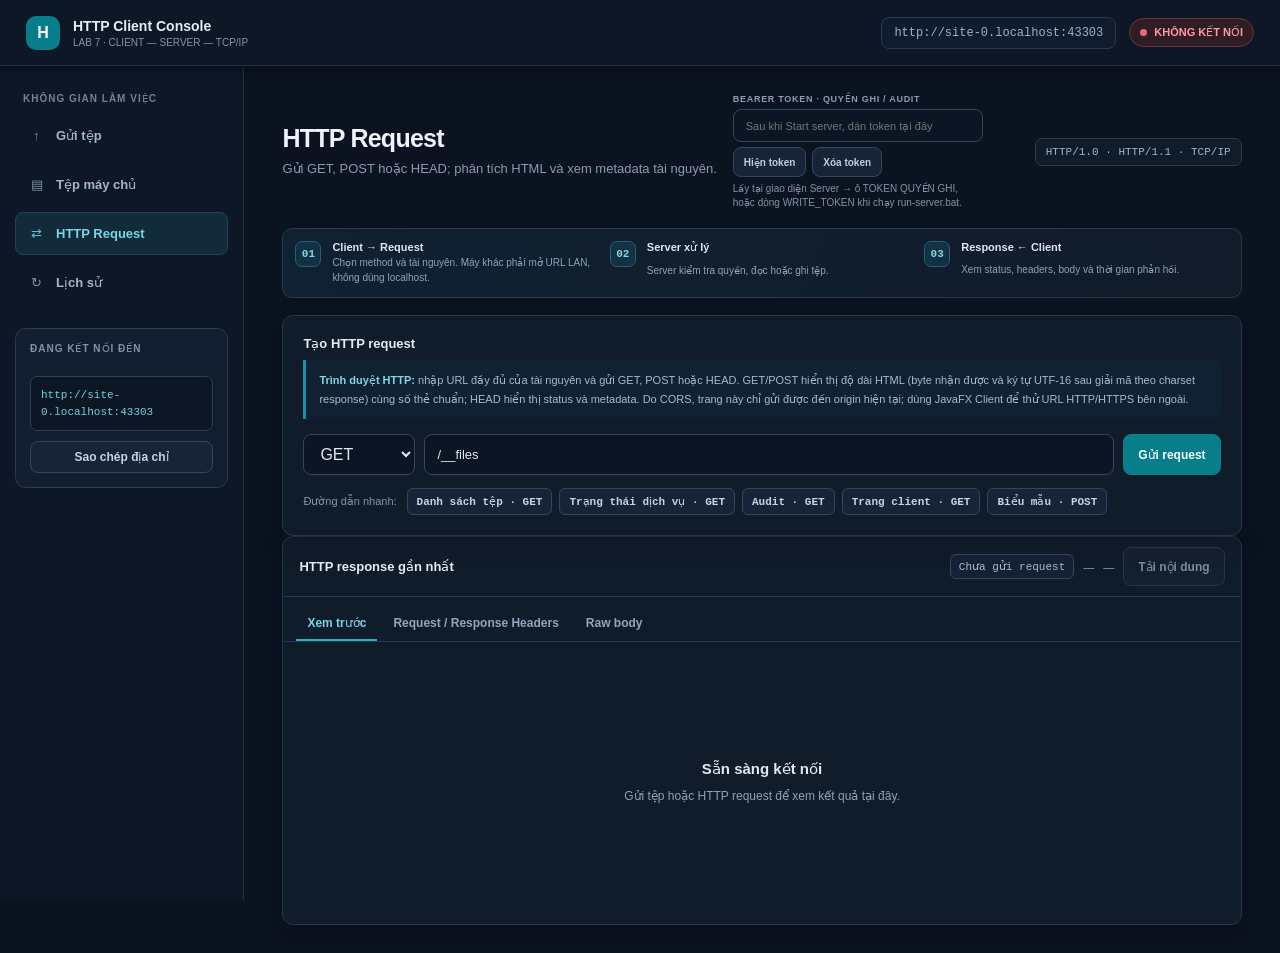
==== www/index.html @ 40360a92 "Prepare HTTP server for hosted deployment Co-authored-by: Copilot <223556219+Copilot@users.noreply.g" ====
<!DOCTYPE html>
<html lang="vi">
<head>
    <meta charset="UTF-8">
    <meta name="viewport" content="width=device-width, initial-scale=1">
    <meta name="theme-color" content="#155e75">
    <title>HTTP Client Console | Lab 7</title>
    <style>
        :root {
            color-scheme: dark;
            font-family: "Segoe UI", Arial, sans-serif;
            color: #e5e7eb;
            background: #0b1020;
            font-synthesis: none;
            text-rendering: optimizeLegibility;
        }

        * { box-sizing: border-box; }

        body { min-width: 320px; min-height: 100vh; margin: 0; }

        button, input, select { font: inherit; }

        .app { min-height: 100vh; display: grid; grid-template-rows: 66px 1fr; }

        .topbar {
            display: flex;
            align-items: center;
            gap: 13px;
            padding: 0 24px;
            border-bottom: 1px solid #202a3c;
            background: #111827;
        }

        .brand-mark {
            display: grid;
            width: 34px;
            height: 34px;
            place-items: center;
            border-radius: 10px;
            background: #155e75;
            color: white;
            font-weight: 800;
        }

        .brand { font-size: 14px; font-weight: 700; }
        .brand small { display: block; margin-top: 3px; color: #8792a7; font-size: 10px; font-weight: 500; }
        .spacer { flex: 1; }

        .origin {
            max-width: min(42vw, 440px);
            overflow: hidden;
            padding: 8px 12px;
            border: 1px solid #293448;
            border-radius: 8px;
            color: #aab5c8;
            font-family: Consolas, monospace;
            font-size: 12px;
            text-overflow: ellipsis;
            white-space: nowrap;
        }

        .server-state {
            display: inline-flex;
            align-items: center;
            gap: 7px;
            padding: 7px 10px;
            border: 1px solid #14543c;
            border-radius: 999px;
            background: #0d2a22;
            color: #65d6a3;
            font-size: 11px;
            font-weight: 700;
        }

        .server-state i { width: 7px; height: 7px; border-radius: 50%; background: #39c887; }
        .server-state.offline { border-color: #f0c8c8; background: #fff2f2; color: #b93838; }
        .server-state.offline i { background: #cf4e4e; }

        .layout {
            display: grid;
            grid-template-columns: 250px minmax(0, 1fr);
            min-height: 0;
        }

        aside {
            padding: 22px 16px;
            border-right: 1px solid #202a3c;
            background: #111827;
        }

        .side-label {
            margin: 0 0 10px 8px;
            color: #778399;
            font-size: 10px;
            font-weight: 700;
            letter-spacing: .12em;
        }

        .side-nav { display: grid; gap: 5px; }

        .nav-item {
            display: flex;
            align-items: center;
            gap: 10px;
            padding: 10px 11px;
            border-radius: 8px;
            color: #aab4c5;
            font-size: 13px;
            text-decoration: none;
        }

        .nav-item.active { background: #e8f3f7; color: #155e75; }
        .nav-item .icon { width: 19px; text-align: center; color: #0f7181; }
        .nav-item:hover { background: #1b2537; }
        .nav-item.active:hover { background: #edf5f8; }

        .side-card {
            margin-top: 24px;
            padding: 14px;
            border: 1px solid #293448;
            border-radius: 11px;
            background: #151e2e;
        }

        .side-card h2 { margin: 0 0 12px; color: #8792a7; font-size: 10px; letter-spacing: .1em; }
        .side-card p { margin: 0; color: #aeb8ca; font-size: 12px; line-height: 1.7; }
        .side-card code { color: #155e75; font-family: Consolas, monospace; }
        .server-card label { display: block; margin: 13px 0 6px; color: #8792a7; font-size: 9px; font-weight: 700; letter-spacing: .08em; }
        .server-card input { height: 34px; padding: 0 9px; font-size: 11px; }
        .server-card small { display: block; margin: 5px 0 10px; color: #8792a7; font-size: 10px; line-height: 1.5; }

        main { min-width: 0; padding: 28px clamp(18px, 3vw, 42px); }
        .page-heading { display: flex; align-items: flex-start; gap: 16px; margin-bottom: 21px; }
        .page-heading h1 { margin: 0; font-size: 23px; letter-spacing: -.025em; }
        .page-heading p { margin: 6px 0 0; color: #8f9bb0; font-size: 13px; }
        .method-pill { margin-left: auto; padding: 7px 10px; border: 1px solid #293448; border-radius: 7px; color: #aeb8ca; font-family: Consolas, monospace; font-size: 11px; }
        .auth-token { display: grid; flex: 0 0 min(250px, 24vw); gap: 5px; }
        .auth-token label { color: #8792a7; font-size: 9px; font-weight: 700; letter-spacing: .08em; }
        .auth-token input { height: 33px; font-size: 11px; }
        .auth-token .token-actions { display: flex; gap: 6px; }
        .auth-token .token-actions button { min-height: 30px; padding: 0 10px; font-size: 10px; }
        .auth-token small { color: #8792a7; font-size: 10px; line-height: 1.4; }

        .card {
            border: 1px solid #253147;
            border-radius: 12px;
            background: #111827;
            box-shadow: 0 8px 26px #05091428;
        }

        .request-card { padding: 17px; }
        .card-title { margin: 0 0 13px; color: #d9dfeb; font-size: 12px; font-weight: 700; }

        .request-row { display: grid; grid-template-columns: 112px minmax(120px, 1fr) auto; gap: 9px; }

        select, input {
            width: 100%;
            height: 41px;
            padding: 0 12px;
            border: 1px solid #354158;
            border-radius: 8px;
            outline: none;
            background: #0b1220;
            color: #e5e7eb;
        }

        input { font-family: Consolas, monospace; font-size: 13px; }
        select:focus, input:focus { border-color: #27839a; box-shadow: 0 0 0 3px #27839a1c; }

        button {
            min-height: 39px;
            padding: 0 14px;
            border: 1px solid #38445b;
            border-radius: 8px;
            background: #1a2435;
            color: #d5dbea;
            cursor: pointer;
            font-size: 12px;
            font-weight: 650;
            transition: background .15s, border-color .15s, transform .15s;
        }

        button:hover { border-color: #7aa9b7; background: #f2f8fa; }
        button:active { transform: translateY(1px); }
        button:disabled { cursor: wait; opacity: .6; }
        .primary { border-color: #126b82; background: #126b82; color: white; }
        .primary:hover { border-color: #0e596d; background: #0e596d; }

        .quick-paths { display: flex; align-items: center; flex-wrap: wrap; gap: 7px; margin-top: 13px; }
        .quick-paths span { margin-right: 3px; color: #7f8ba0; font-size: 11px; }
        .path-chip { min-height: 27px; padding: 0 9px; border-radius: 6px; font-family: Consolas, monospace; font-size: 11px; }

        .response-card { margin-top: 16px; overflow: hidden; }
        .response-top {
            display: flex;
            align-items: center;
            flex-wrap: wrap;
            gap: 9px;
            min-height: 54px;
            padding: 10px 16px;
            border-bottom: 1px solid #253147;
        }

        .response-title { margin-right: auto; color: #d9dfeb; font-size: 12px; font-weight: 700; }
        .badge { padding: 5px 8px; border: 1px solid #344057; border-radius: 6px; color: #aab5c8; font-family: Consolas, monospace; font-size: 11px; }
        .badge.ok { border-color: #14543c; background: #0d2a22; color: #65d6a3; }
        .badge.bad { border-color: #643339; background: #321a22; color: #ff9a9e; }
        .meta { color: #8995aa; font-size: 11px; }

        .response-tabs { display: flex; gap: 5px; padding: 10px 13px 0; border-bottom: 1px solid #253147; }
        .response-tab { min-height: 34px; padding: 0 11px; border: 0; border-bottom: 2px solid transparent; border-radius: 6px 6px 0 0; background: transparent; color: #8e9ab0; }
        .response-tab:hover { background: #1a2435; }
        .response-tab.selected { border-bottom-color: #126b82; color: #155e75; }
        .panel { display: none; min-height: 290px; max-height: 52vh; overflow: auto; padding: 16px; }
        .panel.selected { display: block; }
        pre { margin: 0; color: #c5d0e0; font: 12px/1.65 Consolas, monospace; white-space: pre-wrap; overflow-wrap: anywhere; }
        .preview-frame { display: block; width: 100%; height: 440px; border: 1px solid #dfe4ed; border-radius: 8px; background: white; }
        .empty-state { display: grid; min-height: 250px; place-items: center; color: #8490a5; text-align: center; }
        .empty-state strong { display: block; margin-bottom: 8px; color: #c5cddd; font-size: 15px; }
        .empty-state span { font-size: 12px; line-height: 1.7; }

        .lower-grid { display: grid; grid-template-columns: minmax(0, 1.25fr) minmax(280px, .75fr); gap: 16px; margin-top: 16px; }
        .lower-card { min-width: 0; padding: 16px; }
        .lower-title { display: flex; align-items: center; justify-content: space-between; margin: 0 0 13px; color: #d9dfeb; font-size: 12px; font-weight: 700; }
        .history-table-wrap { max-height: 62vh; overflow: auto; border: 1px solid #e2e8f0; border-radius: 9px; }
        .history-table { width: 100%; border-collapse: collapse; color: #405167; font-size: 11px; text-align: left; }
        .history-table th { position: sticky; top: 0; padding: 11px 12px; background: #f6f9fb; color: #718096; font-size: 10px; letter-spacing: .05em; white-space: nowrap; }
        .history-table td { max-width: 340px; padding: 10px 12px; border-top: 1px solid #edf1f5; overflow-wrap: anywhere; }
        .history-table code { color: #155e75; font-weight: 700; }
        .history-table .status-good { color: #11734b; font-weight: 700; }
        .history-table .status-bad { color: #b93838; font-weight: 700; }
        .history-empty { padding: 22px 12px; color: #758397; text-align: center; }
        .history-table .replay-button { min-height: 29px; padding: 0 9px; font-size: 10px; white-space: nowrap; }
        .file-list { display: grid; gap: 8px; }
        .file-entry { display: flex; align-items: center; gap: 9px; padding: 9px; border: 1px solid #253147; border-radius: 7px; color: #aeb8ca; font: 11px Consolas, monospace; }
        .file-entry button { min-height: 27px; margin-left: auto; padding: 0 8px; font-size: 10px; }
        .tip { margin: 11px 0 0; color: #778399; font-size: 10px; line-height: 1.6; }
        .upload-card { display: flex; align-items: center; flex-wrap: wrap; gap: 15px; margin-top: 16px; padding: 17px; }
        .upload-card .card-title { margin-bottom: 5px; }
        .upload-card .tip { margin: 0; }
        .upload-row { display: flex; flex: 1; min-width: min(100%, 420px); gap: 9px; }
        .upload-row input { height: auto; min-height: 39px; padding: 7px; font-family: "Segoe UI", Arial, sans-serif; }
        .upload-row #upload-method { width: auto; min-width: 150px; }
        .upload-row #upload-file { min-width: 130px; flex: 1; }
        .file-entry button + button { margin-left: 0; }
        .upload-attachments { display: grid; flex-basis: 100%; gap: 7px; }
        .upload-attachment { display: grid; grid-template-columns: minmax(0, 1fr) auto; gap: 4px 12px; padding: 9px 11px; border: 1px solid #293448; border-radius: 8px; background: #0d1524; }
        .upload-attachment strong { overflow: hidden; color: #d5dbea; font-size: 11px; text-overflow: ellipsis; white-space: nowrap; }
        .upload-attachment small { color: #8995aa; font-size: 10px; }
        .upload-attachment .attachment-state { grid-column: 2; grid-row: 1 / span 2; align-self: center; color: #aab5c8; font-size: 10px; }
        .upload-attachment .attachment-state.ok { color: #65d6a3; }
        .upload-attachment .attachment-state.bad { color: #ff9a9e; }
        .upload-status { flex-basis: 100%; color: #8995aa; font-size: 11px; }
        .upload-status.ok { color: #65d6a3; }
        .upload-status.bad { color: #ff9a9e; }

        @media (max-width: 900px) {
            .layout { grid-template-columns: 1fr; }
            aside { display: none; }
            .lower-grid { grid-template-columns: 1fr; }
        }

        @media (max-width: 600px) {
            .topbar { padding: 0 13px; }
            .origin { max-width: 35vw; }
            .server-state { font-size: 0; }
            .server-state i { width: 9px; height: 9px; }
            main { padding: 20px 12px; }
            .request-row { grid-template-columns: 85px minmax(80px, 1fr); }
            .request-row .primary { grid-column: 1 / -1; }
            .panel { min-height: 220px; }
        }

        :root {
            color-scheme: dark;
            color: #d8e2f0;
            background: #0b1220;
        }
        body { background: #0b1220; color: #d8e2f0; }
        .topbar { position: sticky; top: 0; z-index: 5; padding: 0 26px; background: #0e1726; border-color: #223047; box-shadow: 0 2px 12px #03071255; }
        .brand-mark { background: #087e8b; }
        .brand { color: #e5edf8; }
        .brand small { color: #8393a9; }
        .origin { background: #101c2d; border-color: #2a3a52; color: #9fb1c7; }
        .server-state { background: #10291f; border-color: #1e5a41; color: #69d7a4; }
        .server-state i { background: #35c987; }
        .server-state.offline { border-color: #6b3540; background: #301c25; color: #ff9a9e; }
        .server-state.offline i { background: #ee6972; }
        .layout { grid-template-columns: 244px minmax(0, 1fr); }
        aside { position: sticky; top: 68px; height: calc(100vh - 68px); padding: 25px 15px; overflow-y: auto; background: #0e1726; border-color: #223047; }
        .side-label { color: #718198; letter-spacing: .1em; }
        .side-nav { gap: 6px; }
        .nav-item { width: 100%; min-height: 43px; border: 1px solid transparent; background: transparent; color: #a6b5c9; text-align: left; cursor: pointer; }
        .nav-item .icon { color: #7e91aa; }
        .nav-item.active { border-color: #214357; background: #122b3b; color: #7dd3e0; font-weight: 700; }
        .nav-item.active .icon { color: #55c5d4; }
        .nav-item:hover { background: #17253a; }
        .nav-item.active:hover { background: #163346; }
        .side-card { margin-top: 24px; background: #111e30; border-color: #2a3a52; }
        .side-card h2 { color: #8393a9; }
        .side-card p { color: #a6b5c9; }
        .side-card code { color: #70cbd7; overflow-wrap: anywhere; }
        .auth-token label { color: #8b9bb1; }
        .auth-token small { color: #8292a8; }
        .auth-token .token-actions button { border-color: #34465f; background: #172438; color: #c2cede; }
        .server-card { display: grid; gap: 10px; }
        .server-card p { margin: 0; }
        .server-card .server-url { display: block; padding: 10px; border: 1px solid #2c4058; border-radius: 7px; background: #0c1625; color: #71d1dd; font: 11px/1.5 Consolas, monospace; overflow-wrap: anywhere; }
        .server-card button { min-height: 32px; }
        main { width: min(100%, 1500px); margin: 0 auto; padding: 28px clamp(18px, 3vw, 42px); }
        .page-heading { align-items: center; margin-bottom: 18px; }
        .page-heading h1 { color: #edf3fb; font-size: 25px; letter-spacing: -.03em; }
        .page-heading p { color: #8b9bb1; line-height: 1.55; }
        .method-pill { border-color: #2b3b52; background: #111c2b; color: #a2b2c7; }
        .card { border-color: #26364e; border-radius: 11px; background: #111c2b; box-shadow: 0 8px 24px #03071235; }
        .request-card, .upload-card { padding: 20px; }
        .card-title, .response-title { color: #e3ebf6; font-size: 13px; }
        select, input { border-color: #34465f; background: #0b1524; color: #e0e9f5; }
        input { font-family: "Segoe UI", Arial, sans-serif; }
        select:focus, input:focus { border-color: #25a4b6; box-shadow: 0 0 0 3px #25a4b622; }
        button { border-color: #34465f; background: #172438; color: #c7d3e3; }
        button:hover { border-color: #32899a; background: #1c3045; }
        button:disabled { cursor: not-allowed; }
        .primary { border-color: #087e8b; background: #087e8b; color: #f5feff; }
        .primary:hover { border-color: #0b98a6; background: #0b98a6; }
        .path-chip { font-weight: 600; }
        .quick-paths span, .tip { color: #8494aa; }
        .upload-card { display: grid; grid-template-columns: 1fr; gap: 13px; margin-top: 0; }
        .upload-card .card-title { margin-bottom: 5px; font-size: 15px; }
        .upload-row { display: grid; grid-template-columns: minmax(150px, 190px) minmax(0, 1fr) auto; min-width: 0; gap: 10px; }
        .upload-row #upload-method { width: 100%; min-width: 0; }
        .upload-row input[type="file"] { width: 100%; min-width: 0; padding: 7px; }
        .upload-row input[type="file"]::file-selector-button { margin-right: 10px; padding: 7px 11px; border: 0; border-radius: 6px; background: #18344a; color: #83d1dc; font-weight: 700; cursor: pointer; }
        .file-dropzone { position: relative; display: flex; min-width: 0; min-height: 48px; align-items: center; gap: 11px; padding: 6px 12px; overflow: hidden; border: 1px dashed #3b526a; border-radius: 8px; background: #0d1929; cursor: pointer; }
        .file-dropzone:hover, .file-dropzone.drag-over { border-color: #25a4b6; background: #12283a; }
        .drop-icon { display: grid; width: 32px; height: 32px; flex: 0 0 32px; place-items: center; border-radius: 7px; background: #17364a; color: #75d1de; font-size: 20px; }
        .drop-copy { display: grid; min-width: 0; gap: 2px; }
        .drop-copy strong { overflow: hidden; color: #d7e3f1; font-size: 11px; text-overflow: ellipsis; white-space: nowrap; }
        .drop-copy small { overflow: hidden; color: #8495aa; font-size: 10px; text-overflow: ellipsis; white-space: nowrap; }
        .file-dropzone input[type="file"] { position: absolute; inset: 0; z-index: 1; width: 100%; height: 100%; padding: 0; opacity: 0; cursor: pointer; }
        .upload-attachments { gap: 8px; }
        .upload-attachment { grid-template-columns: minmax(0, 1fr) auto auto; align-items: center; gap: 5px 14px; padding: 12px 14px; border-color: #2b3c54; background: #0d1828; }
        .upload-attachment strong { color: #dce6f3; font-size: 12px; }
        .upload-attachment small { color: #8c9db2; }
        .upload-attachment .attachment-state { grid-column: auto; grid-row: 1 / span 2; color: #a8b8cb; }
        .upload-attachment .attachment-state.ok { color: #6bd8a6; }
        .upload-attachment .attachment-state.bad { color: #ff969d; }
        .attachment-download { grid-column: 3; grid-row: 1 / span 2; min-height: 31px; padding: 0 10px; border-color: #24634d; background: #112b23; color: #72d8a8; font-size: 11px; }
        .attachment-download:hover { border-color: #328d68; background: #163a2d; }
        .upload-status { color: #97a7bb; }
        .upload-status.ok { color: #70d8a7; }
        .upload-status.bad { color: #ff969d; }
        .upload-progress { width: 100%; height: 7px; overflow: hidden; border: 0; border-radius: 99px; background: #25334a; color: #19a3b4; }
        .upload-progress::-webkit-progress-bar { border-radius: 99px; background: #25334a; }
        .upload-progress::-webkit-progress-value { border-radius: 99px; background: #19a3b4; }
        .upload-progress::-moz-progress-bar { border-radius: 99px; background: #19a3b4; }
        .response-card { margin-top: 0; }
        .response-top { border-color: #26364e; }
        .badge { border-color: #354760; color: #aab9cc; background: #142135; }
        .badge.ok { border-color: #24634d; background: #112b23; color: #70d8a7; }
        .badge.bad { border-color: #6c3942; background: #321d27; color: #ff969d; }
        .meta { color: #91a1b6; }
        .response-tabs { border-color: #26364e; }
        .response-tab { color: #94a5bb; }
        .response-tab:hover { background: #17263a; }
        .response-tab.selected { border-bottom-color: #26b4c4; color: #78d4df; }
        .panel { min-height: 270px; }
        pre { color: #c5d2e2; }
        .empty-state { color: #91a1b6; }
        .empty-state strong { color: #e0e9f5; }
        .lower-card { padding: 17px; }
        .lower-title { color: #e0e9f5; }
        .history-table-wrap { border-color: #293a52; }
        .history-table { color: #b8c6d8; }
        .history-table th { background: #172438; color: #91a1b6; }
        .history-table td { border-color: #26364e; }
        .history-table code, .request-entry code { color: #7bd2de; }
        .history-table .status-good { color: #70d8a7; }
        .history-table .status-bad { color: #ff969d; }
        .history-empty { color: #91a1b6; }
        .request-entry, .file-entry { border-color: #2a3b53; background: #0d1828; }
        .request-entry span, .file-entry { color: #b7c5d7; }
        .request-entry small { color: #8b9bb1; }
        .file-entry button { border-color: #3a5069; color: #82d3de; }
        .file-entry button:hover { border-color: #32899a; background: #172b3e; }
        .file-actions { display: flex; gap: 6px; margin-left: auto; }
        .file-entry button.file-download { border-color: #24634d; background: #112b23; color: #70d8a7; }
        .file-entry button.file-delete { border-color: #633842; color: #ff969d; }
        .lower-grid { gap: 15px; }
        .view-pane[hidden] { display: none !important; }
        .pane-stack { display: grid; gap: 14px; }
        .transfer-help { margin-top: 13px; padding: 13px 15px; border: 1px solid #254458; border-radius: 9px; background: #102232; color: #a6b7c9; font-size: 12px; line-height: 1.7; }
        .transfer-help strong { color: #7bd2de; }
        .transfer-help code { color: #8ddbe4; }
        .empty-files { padding: 22px; border: 1px dashed #344a63; border-radius: 9px; color: #91a1b6; text-align: center; }
        .nav-item:focus-visible, button:focus-visible { outline: 3px solid #22a8ba55; outline-offset: 2px; }
        textarea { width: 100%; min-height: 92px; padding: 11px 12px; border: 1px solid #34465f; border-radius: 8px; outline: none; background: #0b1524; color: #dce6f3; font: 12px/1.6 Consolas, monospace; resize: vertical; }
        textarea:focus { border-color: #25a4b6; box-shadow: 0 0 0 3px #25a4b622; }
        .post-body-card { margin-top: 12px; padding: 15px; }
        .post-body-card[hidden] { display: none; }
        .post-body-card label { display: block; margin-bottom: 8px; color: #d1deec; font-size: 11px; font-weight: 700; }
        .post-body-card small { display: block; margin-top: 7px; color: #899bb1; font-size: 10px; }
        .analysis-grid { display: grid; grid-template-columns: repeat(5, minmax(90px, 1fr)); gap: 8px; margin-bottom: 12px; }
        .analysis-card { padding: 11px 12px; border: 1px solid #2b4356; border-radius: 8px; background: #102232; }
        .analysis-card small { display: block; color: #8fa2b6; font-size: 9px; font-weight: 700; letter-spacing: .05em; }
        .analysis-card strong { display: block; margin-top: 5px; color: #7bd2de; font: 700 14px Consolas, monospace; }
        .request-flow { display: grid; grid-template-columns: repeat(3, minmax(0, 1fr)); gap: 10px; margin: 0 0 17px; padding: 12px; border: 1px solid #263b50; border-radius: 10px; background: linear-gradient(110deg, #102131, #111b2a); }
        .flow-step { display: grid; grid-template-columns: 27px minmax(0, 1fr); align-items: start; gap: 3px 10px; min-width: 0; }
        .flow-number { grid-row: 1 / span 2; display: grid; width: 26px; height: 26px; place-items: center; border: 1px solid #276074; border-radius: 7px; background: #123142; color: #83d7e1; font: 700 11px Consolas, monospace; }
        .flow-step strong { color: #dce6f3; font-size: 11px; }
        .flow-step span:last-child { color: #90a2b7; font-size: 10px; line-height: 1.45; }
        .request-explainer { margin: -4px 0 15px; padding: 11px 13px; border-left: 3px solid #1593a5; border-radius: 0 7px 7px 0; background: #102232; color: #a9b9ca; font-size: 11px; line-height: 1.7; }
        .request-explainer strong { color: #84d6e0; }
        @media (max-width: 900px) {
            .auth-token { flex-basis: 230px; }
            .layout { grid-template-columns: 1fr; }
            aside { position: sticky; top: 68px; z-index: 4; display: block; width: 100%; height: auto; padding: 7px 12px; overflow: auto hidden; border-right: 0; border-bottom: 1px solid #223047; }
            .side-label, .side-card { display: none; }
            .side-nav { display: flex; width: max-content; gap: 5px; }
            .nav-item { width: auto; min-height: 38px; white-space: nowrap; }
            main { padding-top: 22px; }
        }
        @media (max-width: 600px) {
            .page-heading { flex-wrap: wrap; }
            .auth-token { order: 3; flex: 1 1 100%; }
            .method-pill { margin-left: auto; }
            .topbar { padding: 0 13px; }
            .origin { max-width: 38vw; }
            .server-state { font-size: 0; }
            .server-state i { width: 9px; height: 9px; }
            .upload-row { grid-template-columns: 1fr; }
            .upload-attachment { grid-template-columns: minmax(0, 1fr) auto; }
            .upload-attachment .attachment-state { grid-column: 2; grid-row: 1; }
            .attachment-download { grid-column: 2; grid-row: 2; }
            .response-top { align-items: center; }
            .page-heading h1 { font-size: 21px; }
            .history-table th, .history-table td { padding: 8px; }
            .analysis-grid { grid-template-columns: repeat(2, minmax(0, 1fr)); }
            .request-flow { grid-template-columns: 1fr; }
        }
    </style>
</head>
<body>
<div class="app">
    <header class="topbar">
        <div class="brand-mark">H</div>
        <div class="brand">HTTP Client Console<small>LAB 7 · CLIENT — SERVER — TCP/IP</small></div>
        <div class="spacer"></div>
        <div id="origin" class="origin"></div>
        <div id="server-state" class="server-state"><i></i> KIỂM TRA MÁY CHỦ</div>
    </header>

    <div class="layout">
        <aside>
            <p class="side-label">KHÔNG GIAN LÀM VIỆC</p>
            <nav class="side-nav" aria-label="Điều hướng chính">
                <button class="nav-item" type="button" data-view="transfer"><span class="icon">↑</span> Gửi tệp</button>
                <button class="nav-item" type="button" data-view="files"><span class="icon">▤</span> Tệp máy chủ</button>
                <button class="nav-item active" type="button" data-view="request"><span class="icon">⇄</span> HTTP Request</button>
                <button class="nav-item" type="button" data-view="history"><span class="icon">↻</span> Lịch sử</button>
            </nav>
            <div class="side-card server-card">
                <h2>ĐANG KẾT NỐI ĐẾN</h2>
                <code id="server-address" class="server-url"></code>
                <button id="copy-server-address" type="button">Sao chép địa chỉ</button>
            </div>
        </aside>

        <main>
            <div class="page-heading">
                <div>
                    <h1 id="page-title">HTTP Client · gửi request</h1>
                    <p id="page-description">Client tạo HTTP request, gửi đến server đang hiển thị và nhận response để bạn kiểm tra.</p>
                </div>
                <div class="auth-token">
                    <label for="write-token">BEARER TOKEN · QUYỀN GHI / AUDIT</label>
                    <input id="write-token" type="password" autocomplete="off"
                           placeholder="Sau khi Start server, dán token tại đây">
                    <div class="token-actions">
                        <button id="toggle-token" type="button">Hiện token</button>
                        <button id="clear-token" type="button">Xóa token</button>
                    </div>
                    <small>Lấy tại giao diện Server → ô TOKEN QUYỀN GHI, hoặc dòng WRITE_TOKEN khi chạy run-server.bat.</small>
                </div>
                <span class="method-pill">HTTP/1.0 · HTTP/1.1 · TCP/IP</span>
            </div>

            <section class="request-flow" aria-label="Cách HTTP client hoạt động">
                <div class="flow-step"><span class="flow-number">01</span>
                    <strong>Client → Request</strong>
                    <span>Chọn method và tài nguyên. Máy khác phải mở URL LAN, không dùng localhost.</span></div>
                <div class="flow-step"><span class="flow-number">02</span>
                    <strong>Server xử lý</strong>
                    <span>Server kiểm tra quyền, đọc hoặc ghi tệp.</span></div>
                <div class="flow-step"><span class="flow-number">03</span>
                    <strong>Response ← Client</strong>
                    <span>Xem status, headers, body và thời gian phản hồi.</span></div>
            </section>

            <section class="view-pane pane-stack" id="view-transfer" data-view-pane="transfer" hidden>
                <section class="card upload-card">
                    <div>
                        <h2 class="card-title">Tệp đính kèm</h2>
                        <p class="tip">Gửi tệp từ máy này lên server qua HTTP. Mỗi tệp tối đa 50 MB.</p>
                    </div>
                    <div class="upload-row">
                        <select id="upload-method" aria-label="Phương thức gửi tệp">
                            <option value="POST">POST · gửi tệp mới</option>
                            <option value="PUT">PUT · tạo hoặc thay thế</option>
                        </select>
                        <label class="file-dropzone" id="file-dropzone" for="upload-file">
                            <span class="drop-icon">＋</span>
                            <span class="drop-copy"><strong id="file-selection-title">Chọn tệp đính kèm</strong>
                                <small id="file-selection-hint">Nhấn để duyệt hoặc kéo thả tệp vào đây</small></span>
                            <input id="upload-file" type="file" multiple aria-label="Chọn một hoặc nhiều tệp tải lên">
                        </label>
                        <button id="upload" class="primary" type="button">Gửi lên máy chủ</button>
                    </div>
                    <p class="request-explainer" id="upload-method-help"><strong>POST:</strong> gửi tệp mới đến <code>/__upload</code>; server lưu trong <code>/uploads</code>. Muốn ghi đè tệp theo tên, chọn PUT.</p>
                    <div id="upload-attachments" class="upload-attachments" aria-live="polite"></div>
                    <progress id="upload-progress" class="upload-progress" max="100" value="0" hidden></progress>
                    <div id="upload-status" class="upload-status" role="status">Chưa chọn tệp.</div>
                </section>
                <div class="transfer-help"><strong>Sau khi gửi:</strong> client hiển thị status code cho từng tệp. Dùng <em>Tải về</em> để nhận lại bản sao từ server; tệp được lưu trong <code>/uploads</code>.</div>
            </section>

            <section class="view-pane pane-stack" id="view-request" data-view-pane="request" hidden>
                <section class="card request-card">
                    <h2 class="card-title">Tạo HTTP request</h2>
                    <p class="request-explainer"><strong>Trình duyệt HTTP:</strong> nhập URL đầy đủ của tài nguyên và gửi GET, POST hoặc HEAD. GET/POST hiển thị độ dài HTML (byte nhận được và ký tự UTF-16 sau giải mã theo charset response) cùng số thẻ chuẩn; HEAD hiển thị status và metadata. Do CORS, trang này chỉ gửi được đến origin hiện tại; dùng JavaFX Client để thử URL HTTP/HTTPS bên ngoài.</p>
                    <div class="request-row">
                        <select id="method" aria-label="Phương thức HTTP">
                            <option value="GET">GET</option>
                            <option value="POST">POST</option>
                            <option value="HEAD">HEAD</option>
                        </select>
                        <input id="path" type="text" value="/__files" aria-label="URL tài nguyên"
                               placeholder="https://host/path">
                        <button id="send" class="primary" type="button">Gửi request</button>
                    </div>
                    <div class="quick-paths">
                        <span>Đường dẫn nhanh:</span>
                        <button class="path-chip" data-path="/__files">Danh sách tệp · GET</button>
                        <button class="path-chip" data-path="/__health">Trạng thái dịch vụ · GET</button>
                        <button class="path-chip" data-path="/__audit">Audit · GET</button>
                        <button class="path-chip" data-path="/">Trang client · GET</button>
                        <button class="path-chip" data-path="/__submit" data-method="POST">Biểu mẫu · POST</button>
                    </div>
                    <div id="post-body-card" class="card post-body-card" hidden>
                        <label for="post-body">REQUEST BODY · application/x-www-form-urlencoded</label>
                        <textarea id="post-body" spellcheck="false"
                                  aria-label="Nội dung body gửi trong POST">name=Student&amp;message=Hello%20server</textarea>
                        <small>Body được gửi sau các HTTP headers; Content-Length do trình duyệt tính theo byte UTF-8.</small>
                    </div>
                </section>
            </section>

            <section class="view-pane" id="view-files" data-view-pane="files" hidden>
                <section class="card lower-card">
                    <h2 class="lower-title">Tệp trên máy chủ <button id="refresh-files" type="button">Làm mới</button></h2>
                    <div id="file-list" class="file-list">
                        <div class="empty-files">Đang tải danh sách tệp…</div>
                    </div>
                    <p class="tip">Chọn “Tải về” để lưu tệp từ máy chủ vào thiết bị này. Xóa chỉ áp dụng cho tệp trong <code>/uploads</code>.</p>
                </section>
            </section>

            <section class="view-pane" id="view-history" data-view-pane="history" hidden>
                <section class="card lower-card">
                    <h2 class="lower-title">Lịch sử request <button id="clear-history" type="button">Xóa lịch sử</button></h2>
                    <div class="history-table-wrap">
                        <table class="history-table">
                            <thead><tr><th>THỜI GIAN</th><th>METHOD</th><th>ĐƯỜNG DẪN</th>
                                <th>STATUS</th><th>THỜI GIAN</th><th>DỮ LIỆU</th><th></th></tr></thead>
                            <tbody id="history-body"></tbody>
                        </table>
                    </div>
                    <div id="history-message" class="upload-status" role="status"></div>
                </section>
            </section>
            <section class="card response-card" id="response-inspector">
                <div class="response-top">
                    <span class="response-title">HTTP response gần nhất</span>
                    <span id="status" class="badge">Chưa gửi request</span>
                    <span id="duration" class="meta">—</span>
                    <span id="size" class="meta">—</span>
                    <button id="download" type="button" disabled>Tải nội dung</button>
                </div>
                <div class="response-tabs" role="tablist" aria-label="Chi tiết HTTP response">
                    <button class="response-tab selected" data-panel="preview" role="tab" aria-selected="true">Xem trước</button>
                    <button class="response-tab" data-panel="headers" role="tab" aria-selected="false">Request / Response Headers</button>
                    <button class="response-tab" data-panel="body" role="tab" aria-selected="false">Raw body</button>
                </div>
                <div id="preview" class="panel selected">
                    <div class="empty-state"><div><strong>Sẵn sàng kết nối</strong>
                        <span>Gửi tệp hoặc HTTP request để xem kết quả tại đây.</span></div></div>
                </div>
                <div id="headers" class="panel"><pre>Chưa có HTTP headers.</pre></div>
                <div id="body" class="panel"><pre>Chưa có response body.</pre></div>
            </section>
        </main>
    </div>
</div>

<script>
    "use strict";

    const methodSelect = document.getElementById("method");
    const pathInput = document.getElementById("path");
    const writeTokenInput = document.getElementById("write-token");
    const toggleTokenButton = document.getElementById("toggle-token");
    const requestBodyLabel = document.querySelector("#post-body-card label");
    const requestBodyHint = document.querySelector("#post-body-card small");
    const postBodyCard = document.getElementById("post-body-card");
    const postBodyInput = document.getElementById("post-body");
    const sendButton = document.getElementById("send");
    const downloadButton = document.getElementById("download");
    const statusBadge = document.getElementById("status");
    const durationLabel = document.getElementById("duration");
    const sizeLabel = document.getElementById("size");
    const previewPanel = document.getElementById("preview");
    const headersPanel = document.getElementById("headers");
    const bodyPanel = document.getElementById("body");
    const historyList = document.getElementById("history-body");
    const uploadInput = document.getElementById("upload-file");
    const uploadButton = document.getElementById("upload");
    const uploadStatus = document.getElementById("upload-status");
    const uploadAttachments = document.getElementById("upload-attachments");
    const uploadProgress = document.getElementById("upload-progress");
    const uploadDropzone = document.getElementById("file-dropzone");
    const fileSelectionTitle = document.getElementById("file-selection-title");
    const fileSelectionHint = document.getElementById("file-selection-hint");
    const fileList = document.getElementById("file-list");
    const responseInspector = document.getElementById("response-inspector");
    const pageTitle = document.getElementById("page-title");
    const pageDescription = document.getElementById("page-description");
    const serverState = document.getElementById("server-state");
    const historyMessage = document.getElementById("history-message");
    const serverOrigin = new URL(document.baseURI).origin;
    const viewCopy = {
        transfer: ["Gửi tệp đến máy chủ", "Chọn tệp, gửi qua HTTP và theo dõi kết quả tại đây."],
        files: ["Tệp trên máy chủ", "Xem, tải về hoặc xóa các tệp đang được máy chủ chia sẻ."],
        request: ["HTTP Request", "Gửi GET, POST hoặc HEAD; phân tích HTML và xem metadata tài nguyên."],
        history: ["Lịch sử request", "Xem lại và gửi lại các request trong phiên hiện tại."]
    };
    let latestBlob = null;
    let previewObjectUrl = null;
    let latestFileName = "http-response";
    const historyStorageKey = "lab7-http-client-activity-v1";
    let requestHistory = loadHistory();
    let selectedUploadFiles = [];

    document.getElementById("origin").textContent = serverOrigin;
    document.getElementById("server-address").textContent = serverOrigin;

    function loadHistory() {
        try {
            const saved = localStorage.getItem(historyStorageKey);
            const entries = saved ? JSON.parse(saved) : [];
            return Array.isArray(entries) ? entries.slice(0, 500) : [];
        } catch (error) {
            historyMessage.textContent = "Không thể đọc lịch sử đã lưu: " + error.message;
            historyMessage.className = "upload-status bad";
            return [];
        }
    }

    function recordActivity(method, path, status, elapsed, bytes, fileName = "") {
        requestHistory.unshift({
            time: new Date().toLocaleString("vi-VN"),
            method,
            path,
            fileName,
            status,
            elapsed,
            bytes
        });
        requestHistory = requestHistory.slice(0, 500);
        try {
            localStorage.setItem(historyStorageKey, JSON.stringify(requestHistory));
        } catch (error) {
            historyMessage.textContent = "Trình duyệt không lưu được lịch sử: " + error.message;
            historyMessage.className = "upload-status bad";
        }
        renderHistory();
    }

    document.querySelectorAll("[data-view]").forEach((button) => {
        button.addEventListener("click", () => selectView(button.dataset.view));
    });
    document.getElementById("copy-server-address").addEventListener("click", async (event) => {
        const button = event.currentTarget;
        try {
            await navigator.clipboard.writeText(serverOrigin);
            button.textContent = "Đã sao chép";
            window.setTimeout(() => { button.textContent = "Sao chép địa chỉ"; }, 1600);
        } catch (error) {
            window.prompt("Sao chép địa chỉ máy chủ:", serverOrigin);
        }
    });
    toggleTokenButton.addEventListener("click", () => {
        const visible = writeTokenInput.type === "password";
        writeTokenInput.type = visible ? "text" : "password";
        toggleTokenButton.textContent = visible ? "Ẩn token" : "Hiện token";
    });
    document.getElementById("clear-token").addEventListener("click", () => {
        writeTokenInput.value = "";
        writeTokenInput.type = "password";
        toggleTokenButton.textContent = "Hiện token";
        writeTokenInput.focus();
    });
    uploadInput.addEventListener("change", () =>
        setSelectedUploadFiles(Array.from(uploadInput.files)));
    uploadDropzone.addEventListener("dragover", (event) => {
        event.preventDefault();
        uploadDropzone.classList.add("drag-over");
    });
    uploadDropzone.addEventListener("dragleave", () =>
        uploadDropzone.classList.remove("drag-over"));
    uploadDropzone.addEventListener("drop", (event) => {
        event.preventDefault();
        uploadDropzone.classList.remove("drag-over");
        setSelectedUploadFiles(Array.from(event.dataTransfer.files));
    });

    function setSelectedUploadFiles(files) {
        selectedUploadFiles = files;
        renderUploadAttachments();
        const oversized = files.find((file) => file.size > 50 * 1024 * 1024);
        if (!files.length) {
            fileSelectionTitle.textContent = "Chọn tệp đính kèm";
            fileSelectionHint.textContent = "Nhấn để duyệt hoặc kéo thả tệp vào đây";
            uploadStatus.textContent = "Chưa chọn tệp.";
        } else {
            fileSelectionTitle.textContent = files.length === 1
                ? files[0].name : files.length + " tệp đã chọn";
            fileSelectionHint.textContent = files.length === 1
                ? (files[0].type || "Tệp đính kèm") + " · " + formatBytes(files[0].size)
                : formatBytes(files.reduce((sum, file) => sum + file.size, 0)) + " tổng dung lượng";
            uploadStatus.textContent = files.length + " tệp đính kèm"
                + (oversized ? " · " + oversized.name + " vượt giới hạn 50 MB" : "");
        }
        uploadStatus.className = "upload-status" + (oversized ? " bad" : "");
    }

    function selectView(name) {
        document.querySelectorAll("[data-view-pane]").forEach((pane) => {
            pane.hidden = pane.dataset.viewPane !== name;
        });
        document.querySelectorAll("[data-view]").forEach((button) => {
            const selected = button.dataset.view === name;
            button.classList.toggle("active", selected);
            button.setAttribute("aria-current", selected ? "page" : "false");
        });
        pageTitle.textContent = viewCopy[name][0];
        pageDescription.textContent = viewCopy[name][1];
        responseInspector.hidden = name === "files" || name === "history";
        if (name === "files") refreshFiles();
        if (name === "history") renderHistory();
        window.scrollTo({ top: 0, behavior: "smooth" });
    }

    function selectPanel(name) {
        document.querySelectorAll(".response-tab").forEach((tab) => {
            const selected = tab.dataset.panel === name;
            tab.classList.toggle("selected", selected);
            tab.setAttribute("aria-selected", String(selected));
        });
        document.querySelectorAll(".panel").forEach((panel) => {
            panel.classList.toggle("selected", panel.id === name);
        });
    }

    document.querySelectorAll(".response-tab").forEach((tab) => {
        tab.addEventListener("click", () => selectPanel(tab.dataset.panel));
    });

    document.querySelectorAll("[data-path]").forEach((button) => {
        button.addEventListener("click", () => {
            pathInput.value = button.dataset.path;
            methodSelect.value = button.dataset.method || "GET";
            methodSelect.dispatchEvent(new Event("change"));
            sendRequest();
        });
    });

    document.querySelectorAll("[data-resource]").forEach((button) => {
        button.addEventListener("click", () => {
            pathInput.value = button.dataset.resource;
            methodSelect.value = "GET";
            sendRequest();
        });
    });

    document.getElementById("clear-history").addEventListener("click", () => {
        requestHistory = [];
        try {
            localStorage.removeItem(historyStorageKey);
            historyMessage.textContent = "Đã xóa lịch sử giao dịch của trình duyệt này.";
            historyMessage.className = "upload-status";
        } catch (error) {
            historyMessage.textContent = "Không thể xóa lịch sử đã lưu: " + error.message;
            historyMessage.className = "upload-status bad";
        }
        renderHistory();
    });
    sendButton.addEventListener("click", () => sendRequest());
    methodSelect.addEventListener("change", () => {
        const hasBody = methodSelect.value === "POST";
        postBodyCard.hidden = !hasBody;
        requestBodyLabel.textContent = "REQUEST BODY · APPLICATION/X-WWW-FORM-URLENCODED";
        requestBodyHint.textContent = "Body được gửi đến đúng URL đã nhập; Content-Length tính theo byte UTF-8.";
    });
    document.getElementById("upload-method").addEventListener("change", (event) => {
        document.getElementById("upload-method-help").innerHTML =
            event.target.value === "POST"
                ? "<strong>POST:</strong> gửi tệp mới đến <code>/__upload</code>; server lưu trong <code>/uploads</code>. Muốn ghi đè tệp theo tên, chọn PUT."
                : "<strong>PUT:</strong> gửi đến <code>/uploads/&lt;tên-tệp&gt;</code>; tạo tệp nếu chưa có hoặc thay thế tệp cùng tên.";
    });
    pathInput.addEventListener("keydown", (event) => {
        if (event.key === "Enter") sendRequest();
    });
    postBodyInput.addEventListener("keydown", (event) => {
        if ((event.ctrlKey || event.metaKey) && event.key === "Enter") sendRequest();
    });
    downloadButton.addEventListener("click", downloadResponse);
    uploadButton.addEventListener("click", uploadFile);
    document.getElementById("refresh-files").addEventListener("click", refreshFiles);
    async function sendRequest() {
        const method = methodSelect.value;
        const enteredPath = pathInput.value.trim();
        if (!enteredPath) {
            pathInput.focus();
            showError("Nhập URL tài nguyên, ví dụ https://example.com/ hoặc /index.html.");
            return;
        }

        let target;
        try {
            target = new URL(enteredPath, serverOrigin);
        } catch (error) {
            showError("URL không hợp lệ.");
            return;
        }
        if (target.origin !== serverOrigin) {
            showError("Trang Web Client bị giới hạn cùng origin bởi CORS. Hãy dùng JavaFX Client để gửi đến host khác.");
            return;
        }
        const path = target.pathname + target.search;
        const requestBody = method === "POST" ? postBodyInput.value : null;
        const requestHeaders = method === "POST"
            ? { "Content-Type": "application/x-www-form-urlencoded; charset=UTF-8" }
            : {};
        if (writeTokenInput.value.trim()) {
            requestHeaders.Authorization = "Bearer " + writeTokenInput.value.trim();
        }
        const startedAt = performance.now();
        sendButton.disabled = true;
        sendButton.textContent = "Đang gửi…";
        statusBadge.className = "badge";
        statusBadge.textContent = method + " đang chờ phản hồi";
        durationLabel.textContent = "Đang kết nối";
        sizeLabel.textContent = "—";
        selectPanel("preview");
        previewPanel.innerHTML = "<div class='empty-state'><div><strong>Đang chờ máy chủ</strong>"
            + "<span>Request HTTP đang được gửi đến " + escapeHtml(path) + "</span></div></div>";

        try {
            const response = await fetch(target.href, {
                method,
                headers: requestHeaders,
                body: requestBody,
                cache: "no-store",
                credentials: "same-origin"
            });
            const elapsed = Math.round(performance.now() - startedAt);
            const bytes = method === "HEAD" ? new Uint8Array() : new Uint8Array(await response.arrayBuffer());
            const contentType = response.headers.get("content-type") || "application/octet-stream";
            const charsetMatch = /(?:^|;)\s*charset\s*=\s*["']?([^;"'\s]+)/i.exec(contentType);
            const charset = charsetMatch ? charsetMatch[1] : "utf-8";
            let text = "";
            if (method !== "HEAD") {
                try {
                    text = new TextDecoder(charset).decode(bytes);
                } catch (error) {
                    throw new Error("Không giải mã được response theo charset " + charset + ": " + error.message);
                }
            }
            const responseHeaders = Array.from(response.headers.entries())
                .map(([name, value]) => name + ": " + value).join("\n");
            const requestHeaderLines = [
                method + " " + path + " HTTP/1.1",
                "Host: " + target.host,
                "Accept: */*"
            ];
            if (method === "POST") {
                requestHeaderLines.push(
                    "Content-Type: " + requestHeaders["Content-Type"],
                    "Content-Length: " + new TextEncoder().encode(requestBody).length);
            }
            if (requestHeaders.Authorization) {
                requestHeaderLines.push("Authorization: Bearer [REDACTED]");
            }

            statusBadge.textContent = response.status + " " + response.statusText;
            statusBadge.className = "badge " + (response.ok ? "ok" : "bad");
            durationLabel.textContent = elapsed + " ms";
            sizeLabel.textContent = method === "HEAD"
                ? "Body 0 B · tài nguyên " + formatBytes(
                    Number(response.headers.get("content-length")) || 0)
                : formatBytes(bytes.byteLength) + " nhận được · " + contentType;
            headersPanel.innerHTML = "<pre>HTTP REQUEST\n"
                + escapeHtml(requestHeaderLines.join("\n") + "\n\nHTTP RESPONSE\n"
                    + response.status + " " + response.statusText + "\n"
                    + (responseHeaders || "Server không trả headers.")) + "</pre>";
            bodyPanel.innerHTML = "<pre>" + escapeHtml(text || (method === "HEAD"
                ? "HEAD response không có body."
                : "Response body rỗng.")) + "</pre>";
            renderPreview(text, contentType, method, bytes, response.headers,
                response.status + " " + response.statusText);

            latestBlob = method === "HEAD" ? null
                : new Blob([bytes], { type: contentType });
            latestFileName = fileNameFromPath(target.pathname);
            downloadButton.disabled = !latestBlob;
            recordActivity(method, path, response.status, elapsed, bytes.byteLength);
        } catch (error) {
            showError("Không nhận được response: " + error.message
                + ". Kiểm tra máy chủ, IP, cổng và kết nối mạng.");
            recordActivity(method, path, "ERR", Math.round(performance.now() - startedAt), 0);
        } finally {
            sendButton.disabled = false;
            sendButton.textContent = "Gửi request ↗";
        }
    }

    async function uploadFile() {
        if (!selectedUploadFiles.length) {
            uploadStatus.textContent = "Hãy chọn ít nhất một tệp cần gửi trước.";
            uploadStatus.className = "upload-status bad";
            uploadInput.focus();
            return;
        }
        const oversized = selectedUploadFiles.find((file) => file.size > 50 * 1024 * 1024);
        if (oversized) {
            uploadStatus.textContent = oversized.name + " vượt giới hạn 50 MB.";
            uploadStatus.className = "upload-status bad";
            return;
        }
        const files = selectedUploadFiles.slice();
        const method = document.getElementById("upload-method").value;
        uploadButton.disabled = true;
        uploadInput.disabled = true;
        document.getElementById("upload-method").disabled = true;
        uploadButton.textContent = "Đang gửi…";
        uploadStatus.className = "upload-status";
        uploadProgress.hidden = false;
        uploadProgress.value = 0;
        const outcomes = [];
        for (let index = 0; index < files.length; index += 1) {
            const file = files[index];
            const requestStartedAt = performance.now();
            const destination = method === "POST" ? "/__upload"
                : "/uploads/" + encodeURIComponent(file.name);
            const requestHeaders = { "Content-Type": file.type || "application/octet-stream" };
            if (writeTokenInput.value.trim()) {
                requestHeaders.Authorization = "Bearer " + writeTokenInput.value.trim();
            }
            if (method === "POST") {
                requestHeaders["X-File-Name"] = encodeURIComponent(file.name);
            }
            uploadStatus.textContent = "Đang gửi " + (index + 1) + "/" + files.length
                + " · " + file.name + " · " + formatBytes(file.size) + " qua HTTP/TCP…";
            try {
                const response = await fetch(new URL(destination, serverOrigin), {
                    method,
                    headers: requestHeaders,
                    body: file,
                    cache: "no-store",
                    credentials: "same-origin"
                });
                const message = await response.text();
                const elapsed = Math.round(performance.now() - requestStartedAt);
                const state = response.status + " " + response.statusText;
                outcomes.push({ file, state, ok: response.ok, message });
                recordActivity(method, destination, response.status, elapsed, file.size, file.name);
                if (index === files.length - 1) {
                    statusBadge.textContent = state;
                    statusBadge.className = "badge " + (response.ok ? "ok" : "bad");
                    durationLabel.textContent = elapsed + " ms · " + method;
                    sizeLabel.textContent = formatBytes(file.size) + " uploaded";
                    headersPanel.innerHTML = "<pre>" + escapeHtml(method + " " + destination + " HTTP/1.1\n"
                        + "Content-Type: " + requestHeaders["Content-Type"] + "\n"
                        + (method === "POST" ? "X-File-Name: " + encodeURIComponent(file.name) + "\n" : "")
                        + "Content-Length: " + file.size + "\n\n"
                        + response.headers.get("content-type") + "\n"
                        + "HTTP " + state) + "</pre>";
                    bodyPanel.innerHTML = "<pre>" + escapeHtml(message) + "</pre>";
                    previewPanel.innerHTML = "<div class='empty-state'><div><strong>"
                        + (response.ok ? "Upload hoàn tất" : "Upload không thành công")
                        + "</strong><span>" + escapeHtml(message) + "</span></div></div>";
                }
            } catch (error) {
                outcomes.push({ file, state: "Lỗi kết nối: " + error.message, ok: false });
                recordActivity(method, destination, "ERR",
                    Math.round(performance.now() - requestStartedAt), 0, file.name);
            }
            uploadProgress.value = Math.round(((index + 1) / files.length) * 100);
            renderUploadAttachments(new Map(outcomes.map((outcome) => [outcome.file, outcome])));
        }
        const succeeded = outcomes.filter((outcome) => outcome.ok).length;
        const totalBytes = files.reduce((sum, file) => sum + file.size, 0);
        uploadStatus.textContent = succeeded + "/" + outcomes.length + " tệp được máy chủ nhận · "
            + formatBytes(totalBytes) + " · /uploads";
        uploadStatus.className = "upload-status " + (succeeded === outcomes.length ? "ok" : "bad");
        uploadButton.disabled = false;
        uploadInput.disabled = false;
        document.getElementById("upload-method").disabled = false;
        uploadProgress.hidden = true;
        uploadProgress.value = 0;
        uploadButton.textContent = "Gửi lên máy chủ";
        await refreshFiles();
        selectPanel("headers");
    }

    function renderUploadAttachments(outcomes = new Map()) {
        uploadAttachments.replaceChildren();
        selectedUploadFiles.forEach((file) => {
            const row = document.createElement("div");
            row.className = "upload-attachment";
            const name = document.createElement("strong");
            name.textContent = file.name;
            const metadata = document.createElement("small");
            const extension = file.name.includes(".") ? file.name.split(".").pop().toUpperCase() : "FILE";
            metadata.textContent = extension + " · " + (file.type || "application/octet-stream")
                + " · " + formatBytes(file.size);
            const state = document.createElement("span");
            state.className = "attachment-state";
            const outcome = outcomes.get(file);
            state.textContent = outcome ? outcome.state : "SẴN SÀNG";
            if (outcome) {
                state.classList.add(outcome.ok ? "ok" : "bad");
                if (outcome.message) state.title = outcome.message;
            }
            row.append(name, metadata, state);
            if (outcome && outcome.ok) {
                const download = document.createElement("button");
                download.type = "button";
                download.className = "attachment-download";
                download.textContent = "Tải về";
                download.addEventListener("click", () =>
                    downloadResource("/uploads/" + encodeURIComponent(file.name), download));
                row.append(download);
            }
            uploadAttachments.append(row);
        });
    }

    async function refreshFiles() {
        fileList.replaceChildren();
        try {
            const response = await fetch(new URL("/__files", serverOrigin), {
                cache: "no-store"
            });
            if (!response.ok) throw new Error("HTTP " + response.status);
            serverState.classList.remove("offline");
            serverState.innerHTML = "<i></i> MÁY CHỦ SẴN SÀNG";
            const result = await response.json();
            if (!result.files.length) {
                fileList.innerHTML = "<div class='empty-files'>Chưa có tệp trên máy chủ.</div>";
                return;
            }
            result.files.forEach((file) => {
                const row = document.createElement("div");
                row.className = "file-entry";
                const label = document.createElement("span");
                label.textContent = "▤  " + file.path + " · " + formatBytes(file.size);
                label.title = file.path;
                const actions = document.createElement("div");
                actions.className = "file-actions";
                const downloadButton = document.createElement("button");
                downloadButton.type = "button";
                downloadButton.className = "file-download";
                downloadButton.textContent = "Tải về";
                downloadButton.addEventListener("click", () =>
                    downloadResource(file.path, downloadButton));
                actions.append(downloadButton);
                if (file.path.startsWith("/uploads/")) {
                    const deleteButton = document.createElement("button");
                    deleteButton.type = "button";
                    deleteButton.className = "file-delete";
                    deleteButton.textContent = "Xóa";
                    deleteButton.title = "Xóa tệp này khỏi server";
                    deleteButton.addEventListener("click", () => deleteResource(file.path));
                    actions.append(deleteButton);
                }
                row.append(label, actions);
                fileList.append(row);
            });
        } catch (error) {
            serverState.classList.add("offline");
            serverState.innerHTML = "<i></i> KHÔNG KẾT NỐI";
            fileList.textContent = "Không tải được danh sách tệp (" + error.message + ").";
        }
    }

    async function downloadResource(path, button) {
        const originalText = button.textContent;
        button.disabled = true;
        button.textContent = "Đang tải…";
        const startedAt = performance.now();
        try {
            const response = await fetch(new URL(path, serverOrigin), { cache: "no-store" });
            const elapsed = Math.round(performance.now() - startedAt);
            if (!response.ok) {
                throw new Error("HTTP " + response.status + " " + response.statusText);
            }
            const blob = await response.blob();
            latestBlob = blob;
            latestFileName = fileNameFromPath(path);
            downloadButton.disabled = false;
            downloadResponse();
            statusBadge.textContent = response.status + " " + response.statusText;
            statusBadge.className = "badge ok";
            durationLabel.textContent = elapsed + " ms · GET";
            sizeLabel.textContent = formatBytes(blob.size) + " · " + (blob.type || "tệp");
            headersPanel.innerHTML = "<pre>" + escapeHtml("GET " + path + " HTTP/1.1\n"
                + "Content-Type: " + (blob.type || "application/octet-stream") + "\n"
                + "Content-Length: " + blob.size + "\nHTTP "
                + response.status + " " + response.statusText) + "</pre>";
            bodyPanel.innerHTML = "<pre>" + escapeHtml("Đã tải " + latestFileName
                + " về thiết bị này.") + "</pre>";
            previewPanel.innerHTML = "<div class='empty-state'><div><strong>Đã tải tệp về</strong>"
                + "<span>" + escapeHtml(latestFileName + " · " + formatBytes(blob.size))
                + "</span></div></div>";
            recordActivity("GET", path, response.status, elapsed, blob.size);
            button.textContent = "Đã tải";
            window.setTimeout(() => { button.textContent = originalText; button.disabled = false; }, 1800);
        } catch (error) {
            button.disabled = false;
            button.textContent = originalText;
            showError("Không thể tải tệp: " + error.message);
        }
    }

    async function deleteResource(path) {
        if (!path.startsWith("/uploads/")) {
            showError("Server chỉ cho phép xóa tệp trong /uploads.");
            return;
        }
        if (!window.confirm("Xóa tệp này khỏi máy chủ?\n" + path)) return;
        const startedAt = performance.now();
        try {
            const response = await fetch(new URL(path, serverOrigin), {
                method: "DELETE",
                headers: writeTokenInput.value.trim()
                    ? { Authorization: "Bearer " + writeTokenInput.value.trim() } : {},
                cache: "no-store"
            });
            const message = await response.text();
            const elapsed = Math.round(performance.now() - startedAt);
            statusBadge.textContent = response.status + " " + response.statusText;
            statusBadge.className = "badge " + (response.ok ? "ok" : "bad");
            durationLabel.textContent = elapsed + " ms · DELETE";
            sizeLabel.textContent = path;
            headersPanel.innerHTML = "<pre>" + escapeHtml("DELETE " + path
                + " HTTP/1.1\\nHTTP " + response.status + " " + response.statusText) + "</pre>";
            bodyPanel.innerHTML = "<pre>" + escapeHtml(message) + "</pre>";
            previewPanel.innerHTML = "<div class='empty-state'><div><strong>"
                + (response.ok ? "Đã xóa tệp" : "Không xóa được tệp")
                + "</strong><span>" + escapeHtml(message) + "</span></div></div>";
            recordActivity("DELETE", path, response.status, elapsed, 0);
            await refreshFiles();
            selectPanel("headers");
        } catch (error) {
            showError("Không thể gửi DELETE đến máy chủ.");
        }
    }

    function renderPreview(text, contentType, method, bytes, headers, statusText) {
        if (previewObjectUrl) {
            URL.revokeObjectURL(previewObjectUrl);
            previewObjectUrl = null;
        }
        if (method === "HEAD") {
            const metrics = [
                ["STATUS", statusText],
                ["CONTENT-TYPE", headers.get("content-type") || "không có"],
                ["CONTENT-LENGTH", headers.get("content-length") || "không có"],
                ["LAST-MODIFIED", headers.get("last-modified") || "không có"],
                ["SERVER", headers.get("server") || "không có"],
                ["ETAG", headers.get("etag") || "không có"]
            ];
            const summary = document.createElement("div");
            summary.className = "analysis-grid";
            summary.innerHTML = metrics.map(([label, value]) =>
                "<div class='analysis-card'><small>" + escapeHtml(label)
                + "</small><strong>" + escapeHtml(value) + "</strong></div>"
            ).join("");
            previewPanel.replaceChildren(summary);
            return;
        }
        if (contentType.toLowerCase().includes("text/html")) {
            const parsedHtml = new DOMParser().parseFromString(text, "text/html");
            const counts = Object.fromEntries(["p", "div", "span", "img"].map((tag) => [
                tag, parsedHtml.getElementsByTagName(tag).length
            ]));
            const summary = document.createElement("div");
            summary.className = "analysis-grid";
            const metrics = [
                ["HTML LENGTH", formatBytes(bytes.byteLength) + " nhận được · "
                    + text.length + " ký tự UTF-16 sau giải mã"],
                ["<p> TAGS", counts.p],
                ["<div> TAGS", counts.div],
                ["<span> TAGS", counts.span],
                ["<img> TAGS", counts.img]
            ];
            summary.innerHTML = metrics.map(([label, value]) =>
                "<div class='analysis-card'><small>" + escapeHtml(String(label))
                + "</small><strong>" + escapeHtml(String(value)) + "</strong></div>"
            ).join("");
            const frame = document.createElement("iframe");
            frame.className = "preview-frame";
            frame.title = "Nội dung HTML từ HTTP server";
            frame.setAttribute("sandbox", "allow-forms allow-scripts");
            frame.srcdoc = text;
            previewPanel.replaceChildren(summary, frame);
        } else if (contentType.toLowerCase().startsWith("image/")) {
            const image = document.createElement("img");
            image.alt = "Nội dung ảnh nhận từ server";
            image.style.maxWidth = "100%";
            image.style.borderRadius = "8px";
            previewObjectUrl = URL.createObjectURL(new Blob([bytes], { type: contentType }));
            image.src = previewObjectUrl;
            previewPanel.replaceChildren(image);
        } else {
            previewPanel.innerHTML = "<pre>" + escapeHtml(text || "Tệp không có nội dung văn bản. Dùng Tải nội dung để lưu về máy.") + "</pre>";
        }
    }

    function showError(message) {
        statusBadge.textContent = "REQUEST ERROR";
        statusBadge.className = "badge bad";
        durationLabel.textContent = "Không kết nối";
        sizeLabel.textContent = "—";
        previewPanel.innerHTML = "<div class='empty-state'><div><strong>Không thể hoàn tất request</strong>"
            + "<span>" + escapeHtml(message) + "</span></div></div>";
        headersPanel.innerHTML = "<pre>Không nhận được HTTP response headers.</pre>";
        bodyPanel.innerHTML = "<pre>" + escapeHtml(message) + "</pre>";
        latestBlob = null;
        downloadButton.disabled = true;
    }

    function renderHistory() {
        if (!requestHistory.length) {
            historyList.innerHTML = "<tr><td class='history-empty' colspan='7'>"
                + "Chưa có giao dịch HTTP trong trình duyệt này.</td></tr>";
            return;
        }
        historyList.innerHTML = requestHistory.map((item, index) => {
            const canReplay = ["GET", "HEAD"].includes(item.method);
            const statusClass = Number(item.status) >= 200 && Number(item.status) < 300
                ? "status-good" : "status-bad";
            return "<tr><td>" + escapeHtml(item.time || "—") + "</td>"
                + "<td><code>" + escapeHtml(item.method) + "</code></td>"
                + "<td title='" + escapeHtml(item.path) + "'>"
                + (item.fileName ? "<strong>" + escapeHtml(item.fileName) + "</strong><br>" : "")
                + escapeHtml(item.path) + "</td>"
                + "<td class='" + statusClass + "'>" + escapeHtml(String(item.status)) + "</td>"
                + "<td>" + escapeHtml(String(item.elapsed)) + " ms</td>"
                + "<td>" + escapeHtml(formatBytes(item.bytes || 0)) + "</td>"
                + "<td><button class='replay-button' type='button' data-history-index='" + index + "'"
                + (canReplay ? "" : " disabled title='Upload cần chọn lại tệp'")
                + ">" + (canReplay ? "Gửi lại" : "—") + "</button></td></tr>";
        }).join("");
        historyList.querySelectorAll("[data-history-index]").forEach((button) => {
            button.addEventListener("click", () => {
                const item = requestHistory[Number(button.dataset.historyIndex)];
                if (!item) return;
                methodSelect.value = item.method;
                pathInput.value = item.path;
                selectView("request");
                sendRequest();
            });
        });
    }

    function downloadResponse() {
        if (!latestBlob) return;
        const link = document.createElement("a");
        const objectUrl = URL.createObjectURL(latestBlob);
        link.href = objectUrl;
        link.download = latestFileName;
        document.body.append(link);
        link.click();
        link.remove();
        window.setTimeout(() => URL.revokeObjectURL(objectUrl), 1000);
    }

    function fileNameFromPath(path) {
        const name = path.split("/").filter(Boolean).pop();
        if (!name) return "index.html";
        try {
            return decodeURIComponent(name);
        } catch (error) {
            return name;
        }
    }

    function formatBytes(bytes) {
        if (bytes < 1024) return bytes + " B";
        if (bytes < 1024 * 1024) return (bytes / 1024).toFixed(1) + " KB";
        return (bytes / (1024 * 1024)).toFixed(1) + " MB";
    }

    function escapeHtml(value) {
        return String(value).replace(/[&<>"']/g, (character) => ({
            "&": "&amp;",
            "<": "&lt;",
            ">": "&gt;",
            "\"": "&quot;",
            "'": "&#39;"
        })[character]);
    }

    renderHistory();
    refreshFiles();
    selectView("request");
</script>
</body>
</html>
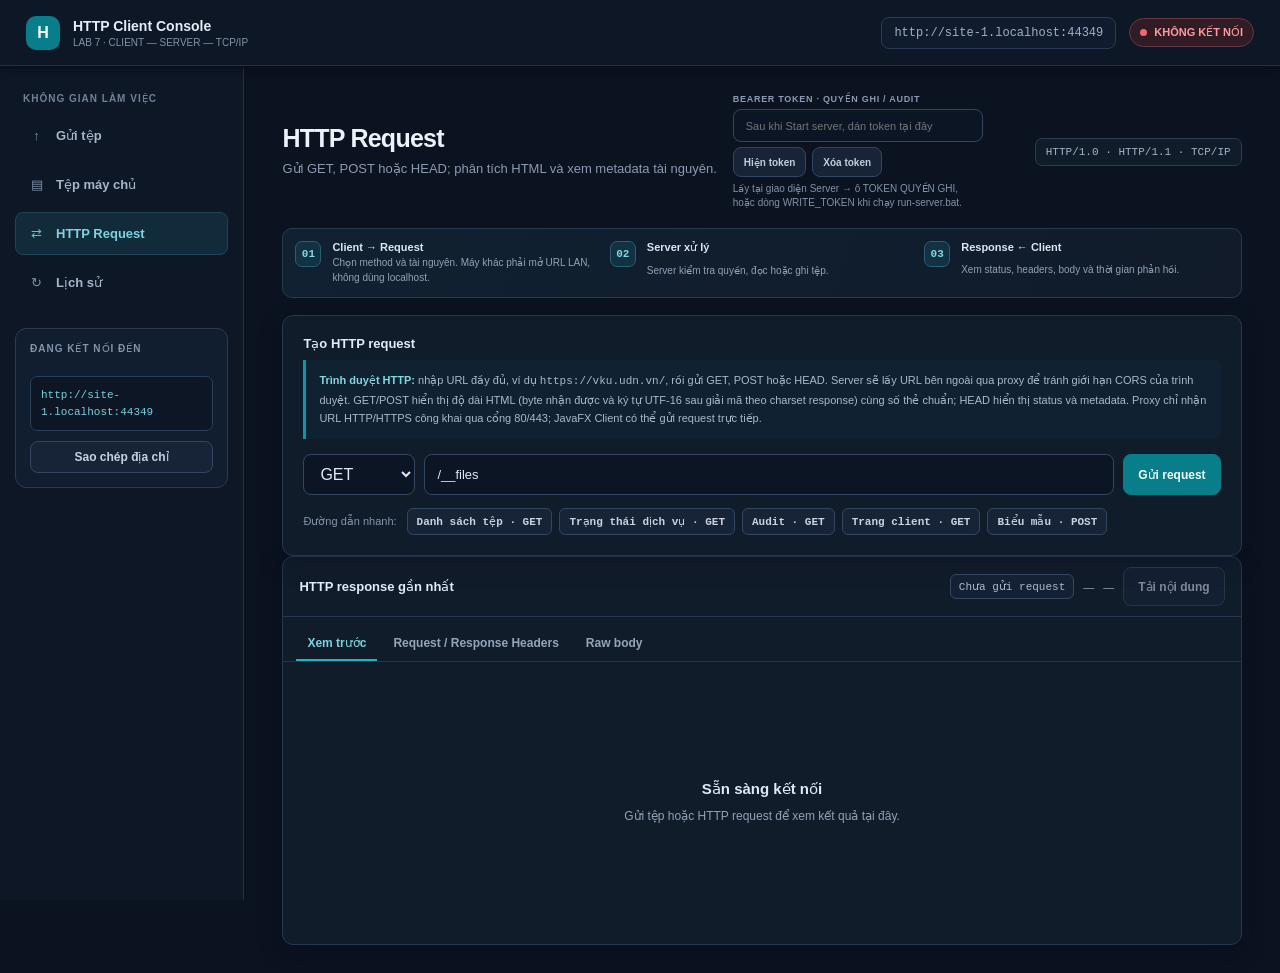
==== commit b1994810: "Polish HTTP client and server interfaces" ====
--- a/www/index.html
+++ b/www/index.html
@@ -528,7 +528,7 @@
             <section class="view-pane pane-stack" id="view-request" data-view-pane="request" hidden>
                 <section class="card request-card">
                     <h2 class="card-title">Tạo HTTP request</h2>
-                    <p class="request-explainer"><strong>Trình duyệt HTTP:</strong> nhập URL đầy đủ của tài nguyên và gửi GET, POST hoặc HEAD. GET/POST hiển thị độ dài HTML (byte nhận được và ký tự UTF-16 sau giải mã theo charset response) cùng số thẻ chuẩn; HEAD hiển thị status và metadata. Do CORS, trang này chỉ gửi được đến origin hiện tại; dùng JavaFX Client để thử URL HTTP/HTTPS bên ngoài.</p>
+                    <p class="request-explainer"><strong>Trình duyệt HTTP:</strong> nhập URL đầy đủ, ví dụ <code>https://vku.udn.vn/</code>, rồi gửi GET, POST hoặc HEAD. Server sẽ lấy URL bên ngoài qua proxy để tránh giới hạn CORS của trình duyệt. GET/POST hiển thị độ dài HTML (byte nhận được và ký tự UTF-16 sau giải mã theo charset response) cùng số thẻ chuẩn; HEAD hiển thị status và metadata. Proxy chỉ nhận URL HTTP/HTTPS công khai qua cổng 80/443; JavaFX Client có thể gửi request trực tiếp.</p>
                     <div class="request-row">
                         <select id="method" aria-label="Phương thức HTTP">
                             <option value="GET">GET</option>
@@ -839,15 +839,14 @@
         let target;
         try {
             target = new URL(enteredPath, serverOrigin);
+            target.hash = "";
         } catch (error) {
             showError("URL không hợp lệ.");
             return;
         }
-        if (target.origin !== serverOrigin) {
-            showError("Trang Web Client bị giới hạn cùng origin bởi CORS. Hãy dùng JavaFX Client để gửi đến host khác.");
-            return;
-        }
         const path = target.pathname + target.search;
+        const proxyTarget = new URL("/__browse", serverOrigin);
+        proxyTarget.searchParams.set("url", target.href);
         const requestBody = method === "POST" ? postBodyInput.value : null;
         const requestHeaders = method === "POST"
             ? { "Content-Type": "application/x-www-form-urlencoded; charset=UTF-8" }
@@ -867,7 +866,7 @@
             + "<span>Request HTTP đang được gửi đến " + escapeHtml(path) + "</span></div></div>";
 
         try {
-            const response = await fetch(target.href, {
+            const response = await fetch(proxyTarget.href, {
                 method,
                 headers: requestHeaders,
                 body: requestBody,
@@ -1201,7 +1200,7 @@
             previewPanel.replaceChildren(summary);
             return;
         }
-        if (contentType.toLowerCase().includes("text/html")) {
+        if (isHtmlResponse(contentType, text)) {
             const parsedHtml = new DOMParser().parseFromString(text, "text/html");
             const counts = Object.fromEntries(["p", "div", "span", "img"].map((tag) => [
                 tag, parsedHtml.getElementsByTagName(tag).length
@@ -1239,6 +1238,15 @@
         }
     }
 
+    function isHtmlResponse(contentType, text) {
+        const normalizedType = contentType.toLowerCase();
+        if (normalizedType.includes("text/html")
+                || normalizedType.includes("application/xhtml+xml")) {
+            return true;
+        }
+        return /<\s*(?:!doctype\s+html|html|head|body|p|div|span|img)(?:\s|\/?>)/i.test(text);
+    }
+
     function showError(message) {
         statusBadge.textContent = "REQUEST ERROR";
         statusBadge.className = "badge bad";
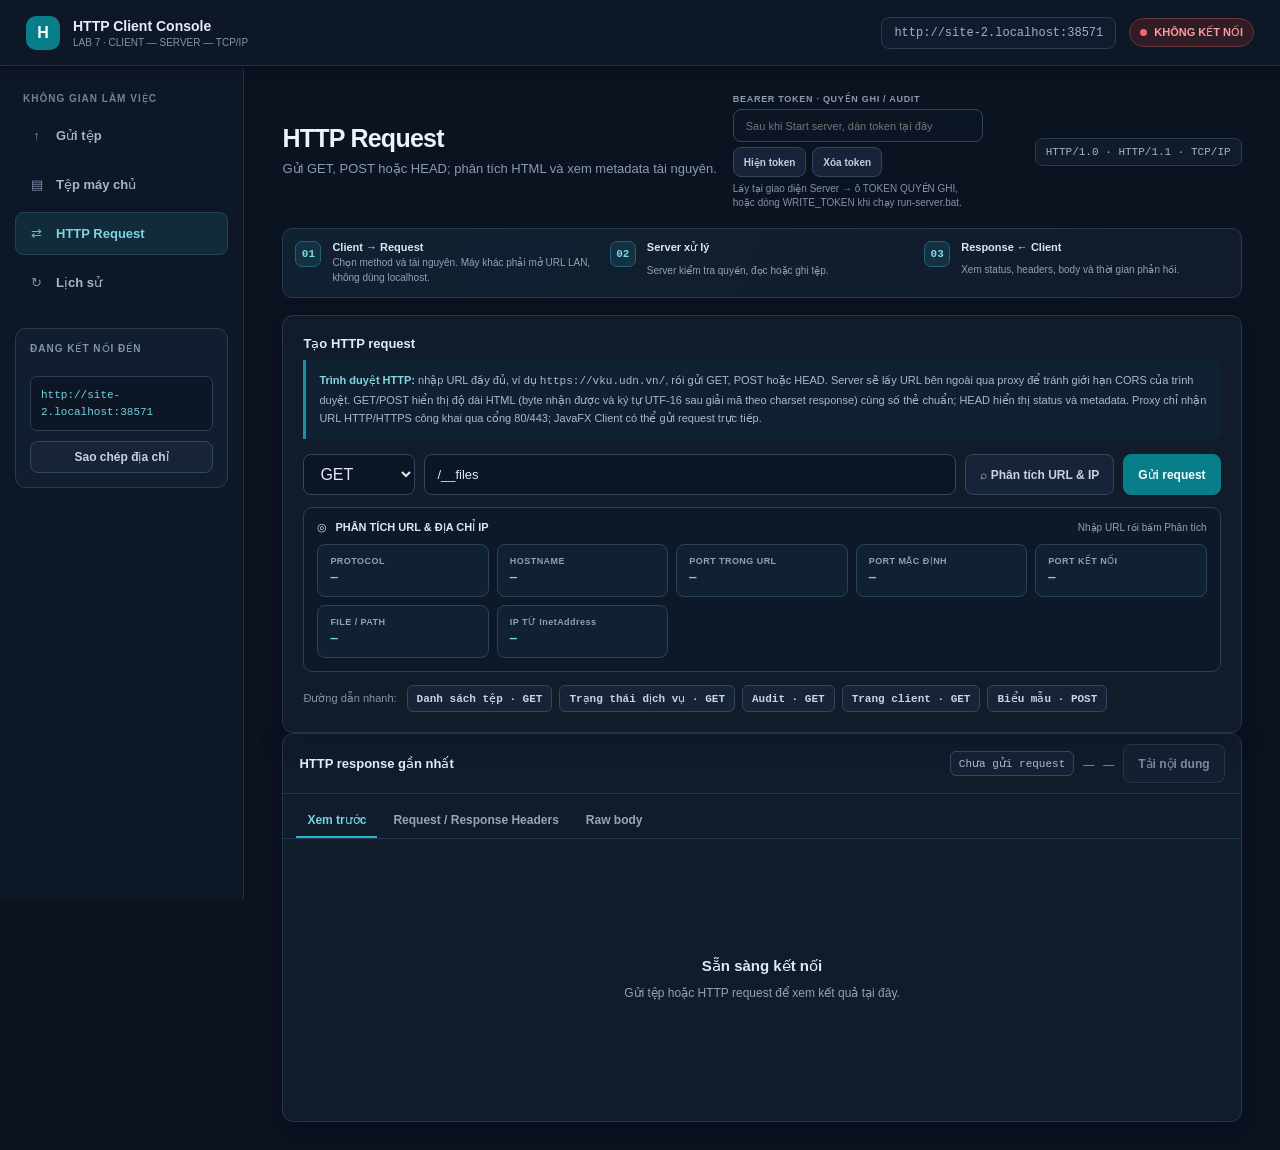
==== commit f4e96ca2: "Add URL and IP inspection to HTTP client" ====
--- a/www/index.html
+++ b/www/index.html
@@ -152,7 +152,7 @@
         .request-card { padding: 17px; }
         .card-title { margin: 0 0 13px; color: #d9dfeb; font-size: 12px; font-weight: 700; }
 
-        .request-row { display: grid; grid-template-columns: 112px minmax(120px, 1fr) auto; gap: 9px; }
+        .request-row { display: grid; grid-template-columns: 112px minmax(120px, 1fr) auto auto; gap: 9px; }
 
         select, input {
             width: 100%;
@@ -405,6 +405,11 @@
         .analysis-card { padding: 11px 12px; border: 1px solid #2b4356; border-radius: 8px; background: #102232; }
         .analysis-card small { display: block; color: #8fa2b6; font-size: 9px; font-weight: 700; letter-spacing: .05em; }
         .analysis-card strong { display: block; margin-top: 5px; color: #7bd2de; font: 700 14px Consolas, monospace; }
+        .url-analysis { margin-top: 12px; padding: 13px; border: 1px solid #293d55; border-radius: 9px; background: #0d1929; }
+        .url-analysis-heading { display: flex; align-items: center; gap: 8px; margin-bottom: 10px; color: #dce6f3; font-size: 11px; font-weight: 700; }
+        .url-analysis-heading .url-analysis-status { margin-left: auto; color: #8fa2b6; font-size: 10px; font-weight: 500; }
+        .url-analysis .analysis-grid { margin-bottom: 0; }
+        .url-analysis .analysis-card strong { overflow-wrap: anywhere; white-space: pre-wrap; font-size: 12px; }
         .request-flow { display: grid; grid-template-columns: repeat(3, minmax(0, 1fr)); gap: 10px; margin: 0 0 17px; padding: 12px; border: 1px solid #263b50; border-radius: 10px; background: linear-gradient(110deg, #102131, #111b2a); }
         .flow-step { display: grid; grid-template-columns: 27px minmax(0, 1fr); align-items: start; gap: 3px 10px; min-width: 0; }
         .flow-number { grid-row: 1 / span 2; display: grid; width: 26px; height: 26px; place-items: center; border: 1px solid #276074; border-radius: 7px; background: #123142; color: #83d7e1; font: 700 11px Consolas, monospace; }
@@ -537,8 +542,23 @@
                         </select>
                         <input id="path" type="text" value="/__files" aria-label="URL tài nguyên"
                                placeholder="https://host/path">
+                        <button id="inspect-url" type="button">⌕ Phân tích URL & IP</button>
                         <button id="send" class="primary" type="button">Gửi request</button>
                     </div>
+                    <section class="url-analysis" aria-label="Thông tin URL và IP">
+                        <div class="url-analysis-heading"><span>◎</span> PHÂN TÍCH URL & ĐỊA CHỈ IP
+                            <span class="url-analysis-status" id="url-analysis-status" role="status">Nhập URL rồi bấm Phân tích</span>
+                        </div>
+                        <div class="analysis-grid">
+                            <div class="analysis-card"><small>PROTOCOL</small><strong id="url-protocol">—</strong></div>
+                            <div class="analysis-card"><small>HOSTNAME</small><strong id="url-host">—</strong></div>
+                            <div class="analysis-card"><small>PORT TRONG URL</small><strong id="url-port">—</strong></div>
+                            <div class="analysis-card"><small>PORT MẶC ĐỊNH</small><strong id="url-default-port">—</strong></div>
+                            <div class="analysis-card"><small>PORT KẾT NỐI</small><strong id="url-effective-port">—</strong></div>
+                            <div class="analysis-card"><small>FILE / PATH</small><strong id="url-file">—</strong></div>
+                            <div class="analysis-card"><small>IP TỪ InetAddress</small><strong id="url-addresses">—</strong></div>
+                        </div>
+                    </section>
                     <div class="quick-paths">
                         <span>Đường dẫn nhanh:</span>
                         <button class="path-chip" data-path="/__files">Danh sách tệp · GET</button>
@@ -615,6 +635,8 @@
     const postBodyCard = document.getElementById("post-body-card");
     const postBodyInput = document.getElementById("post-body");
     const sendButton = document.getElementById("send");
+    const inspectUrlButton = document.getElementById("inspect-url");
+    const urlAnalysisStatus = document.getElementById("url-analysis-status");
     const downloadButton = document.getElementById("download");
     const statusBadge = document.getElementById("status");
     const durationLabel = document.getElementById("duration");
@@ -806,6 +828,7 @@
         renderHistory();
     });
     sendButton.addEventListener("click", () => sendRequest());
+    inspectUrlButton.addEventListener("click", inspectUrl);
     methodSelect.addEventListener("change", () => {
         const hasBody = methodSelect.value === "POST";
         postBodyCard.hidden = !hasBody;
@@ -827,6 +850,60 @@
     downloadButton.addEventListener("click", downloadResponse);
     uploadButton.addEventListener("click", uploadFile);
     document.getElementById("refresh-files").addEventListener("click", refreshFiles);
+    async function inspectUrl() {
+        let target;
+        try {
+            target = new URL(pathInput.value.trim());
+            if (target.protocol !== "http:" && target.protocol !== "https:") {
+                throw new Error("Chỉ hỗ trợ URL HTTP hoặc HTTPS.");
+            }
+            if (!target.hostname) throw new Error("URL phải có hostname.");
+            target.hash = "";
+        } catch (error) {
+            urlAnalysisStatus.textContent = "Nhập URL đầy đủ, ví dụ https://vku.udn.vn/";
+            urlAnalysisStatus.style.color = "#ff9a9e";
+            return;
+        }
+
+        inspectUrlButton.disabled = true;
+        inspectUrlButton.textContent = "Đang tra IP…";
+        urlAnalysisStatus.textContent = "Java server đang phân tích URL và tra DNS…";
+        urlAnalysisStatus.style.color = "#7bd2de";
+        try {
+            const endpoint = new URL("/__url-info", serverOrigin);
+            endpoint.searchParams.set("url", target.href);
+            const response = await fetch(endpoint, { cache: "no-store" });
+            const responseText = await response.text();
+            let result;
+            try {
+                result = JSON.parse(responseText);
+            } catch (error) {
+                throw new Error(responseText || ("HTTP " + response.status));
+            }
+            if (!response.ok) throw new Error(result.message || ("HTTP " + response.status));
+
+            document.getElementById("url-protocol").textContent = result.protocol;
+            document.getElementById("url-host").textContent = result.host;
+            document.getElementById("url-port").textContent = result.port < 0
+                ? "-1 · không ghi trong URL" : String(result.port);
+            document.getElementById("url-default-port").textContent = result.defaultPort < 0
+                ? "Không xác định" : String(result.defaultPort);
+            document.getElementById("url-effective-port").textContent = result.effectivePort < 0
+                ? "Không xác định" : String(result.effectivePort);
+            document.getElementById("url-file").textContent = result.file || "(rỗng)";
+            document.getElementById("url-addresses").textContent = result.addresses.length
+                ? result.addresses.join("\n") : "Không tìm thấy địa chỉ IP";
+            urlAnalysisStatus.textContent = "Đã tra được " + result.addresses.length + " địa chỉ IP";
+            urlAnalysisStatus.style.color = "#65d6a3";
+        } catch (error) {
+            urlAnalysisStatus.textContent = "Tra IP thất bại: " + error.message;
+            urlAnalysisStatus.style.color = "#ff9a9e";
+        } finally {
+            inspectUrlButton.disabled = false;
+            inspectUrlButton.textContent = "⌕ Phân tích URL & IP";
+        }
+    }
+
     async function sendRequest() {
         const method = methodSelect.value;
         const enteredPath = pathInput.value.trim();
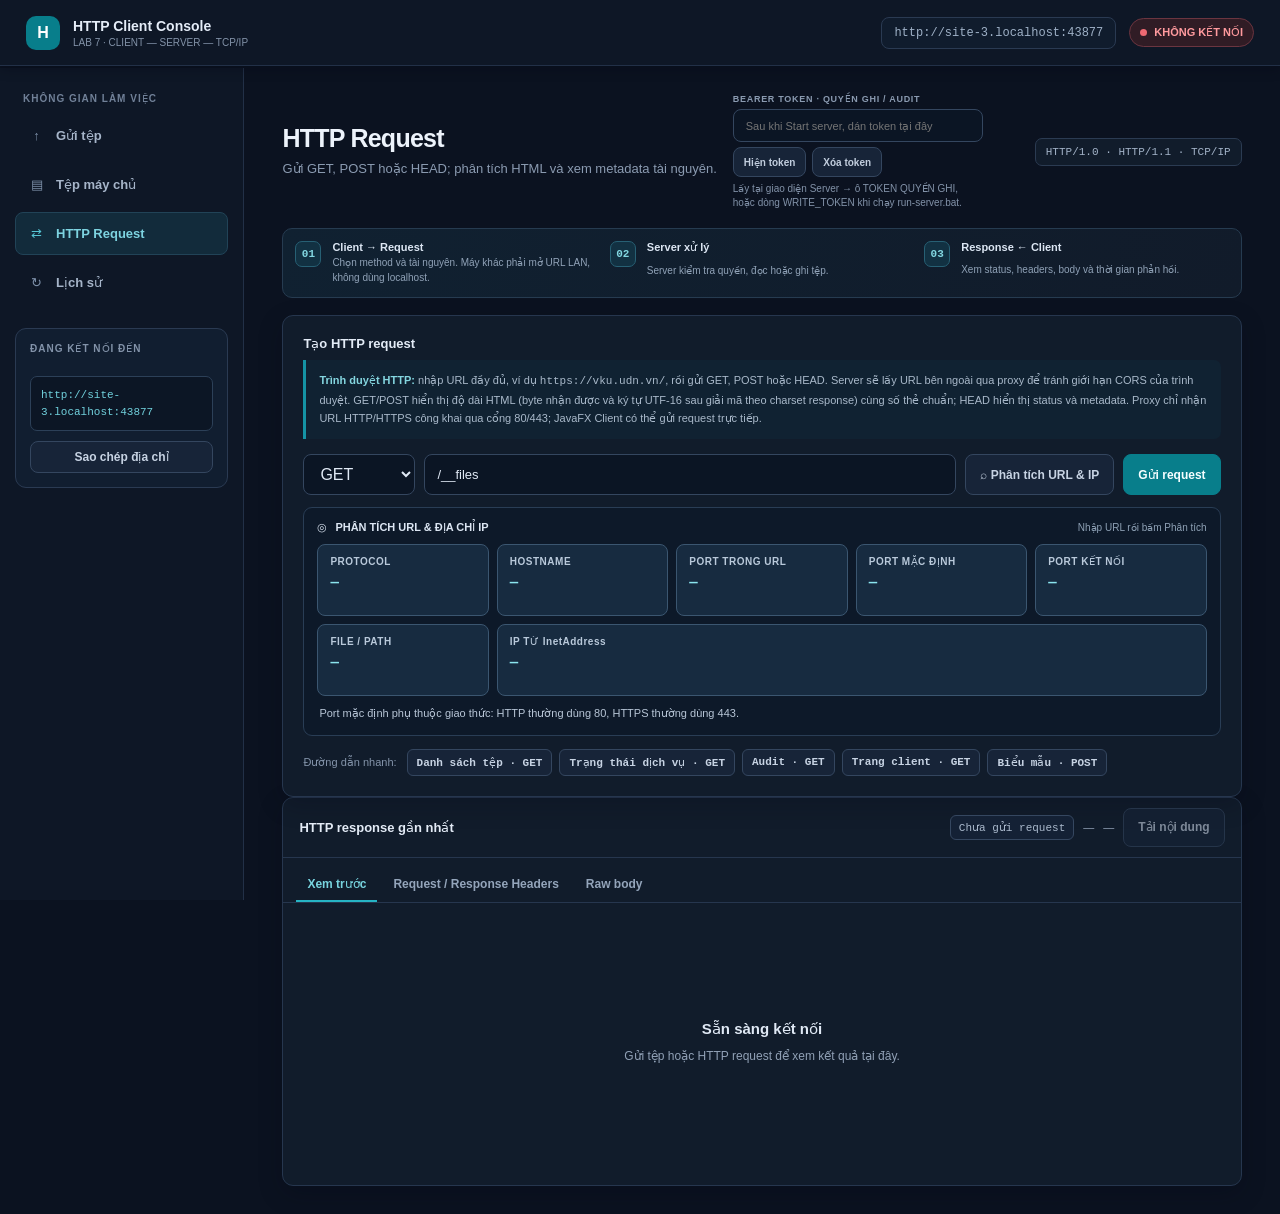
==== commit 1292ffb1: "Improve URL inspector clarity and custom ports" ====
--- a/www/index.html
+++ b/www/index.html
@@ -269,6 +269,8 @@
             main { padding: 20px 12px; }
             .request-row { grid-template-columns: 85px minmax(80px, 1fr); }
             .request-row .primary { grid-column: 1 / -1; }
+            .url-analysis .analysis-grid { grid-template-columns: repeat(2, minmax(0, 1fr)); }
+            .url-analysis .analysis-card:last-child { grid-column: span 2; }
             .panel { min-height: 220px; }
         }
 
@@ -409,7 +411,11 @@
         .url-analysis-heading { display: flex; align-items: center; gap: 8px; margin-bottom: 10px; color: #dce6f3; font-size: 11px; font-weight: 700; }
         .url-analysis-heading .url-analysis-status { margin-left: auto; color: #8fa2b6; font-size: 10px; font-weight: 500; }
         .url-analysis .analysis-grid { margin-bottom: 0; }
-        .url-analysis .analysis-card strong { overflow-wrap: anywhere; white-space: pre-wrap; font-size: 12px; }
+        .url-analysis .analysis-card { min-height: 72px; border-color: #3b5670; background: #172b40; }
+        .url-analysis .analysis-card small { color: #b9c9da; font-size: 10px; }
+        .url-analysis .analysis-card strong { overflow-wrap: anywhere; white-space: pre-wrap; color: #8be5ee; font-size: 14px; line-height: 1.45; }
+        .url-analysis .analysis-card:last-child { grid-column: span 4; }
+        .url-port-help { margin: 9px 2px 0; color: #b8c6d7; font-size: 11px; line-height: 1.5; }
         .request-flow { display: grid; grid-template-columns: repeat(3, minmax(0, 1fr)); gap: 10px; margin: 0 0 17px; padding: 12px; border: 1px solid #263b50; border-radius: 10px; background: linear-gradient(110deg, #102131, #111b2a); }
         .flow-step { display: grid; grid-template-columns: 27px minmax(0, 1fr); align-items: start; gap: 3px 10px; min-width: 0; }
         .flow-number { grid-row: 1 / span 2; display: grid; width: 26px; height: 26px; place-items: center; border: 1px solid #276074; border-radius: 7px; background: #123142; color: #83d7e1; font: 700 11px Consolas, monospace; }
@@ -558,6 +564,7 @@
                             <div class="analysis-card"><small>FILE / PATH</small><strong id="url-file">—</strong></div>
                             <div class="analysis-card"><small>IP TỪ InetAddress</small><strong id="url-addresses">—</strong></div>
                         </div>
+                        <p class="url-port-help" id="url-port-help">Port mặc định phụ thuộc giao thức: HTTP thường dùng 80, HTTPS thường dùng 443.</p>
                     </section>
                     <div class="quick-paths">
                         <span>Đường dẫn nhanh:</span>
@@ -885,7 +892,7 @@
             document.getElementById("url-protocol").textContent = result.protocol;
             document.getElementById("url-host").textContent = result.host;
             document.getElementById("url-port").textContent = result.port < 0
-                ? "-1 · không ghi trong URL" : String(result.port);
+                ? "-1 · không ghi" : String(result.port);
             document.getElementById("url-default-port").textContent = result.defaultPort < 0
                 ? "Không xác định" : String(result.defaultPort);
             document.getElementById("url-effective-port").textContent = result.effectivePort < 0
@@ -893,6 +900,13 @@
             document.getElementById("url-file").textContent = result.file || "(rỗng)";
             document.getElementById("url-addresses").textContent = result.addresses.length
                 ? result.addresses.join("\n") : "Không tìm thấy địa chỉ IP";
+            document.getElementById("url-port-help").textContent = result.port < 0
+                ? "URL không ghi port (URL.getPort() = -1); " + result.protocol.toUpperCase()
+                    + " dùng port mặc định " + result.defaultPort + ", request kết nối qua port "
+                    + result.effectivePort + "."
+                : "URL ghi rõ port " + result.port + "; port mặc định của "
+                    + result.protocol.toUpperCase() + " là " + result.defaultPort
+                    + ", request kết nối qua port " + result.effectivePort + ".";
             urlAnalysisStatus.textContent = "Đã tra được " + result.addresses.length + " địa chỉ IP";
             urlAnalysisStatus.style.color = "#65d6a3";
         } catch (error) {
